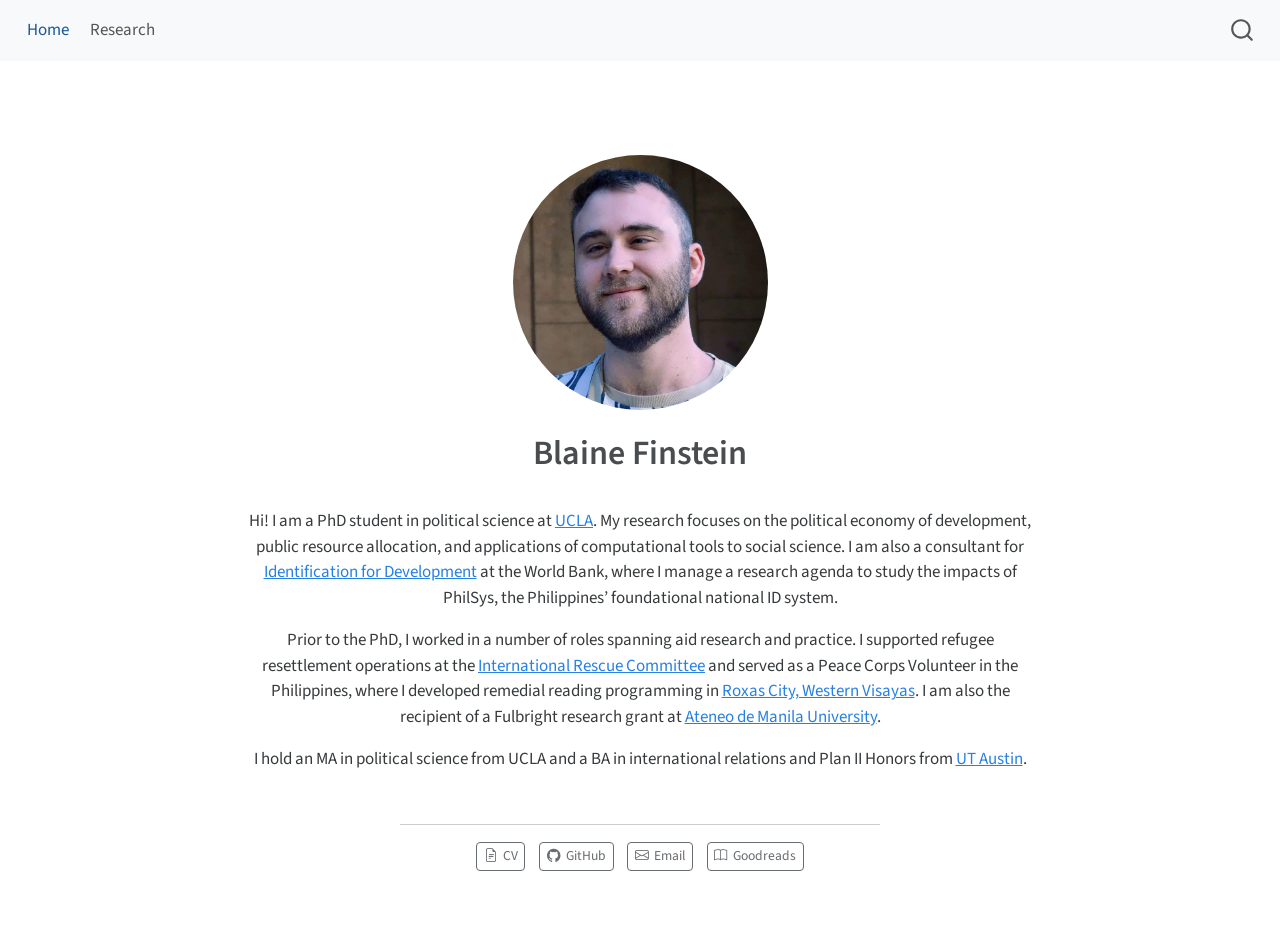
==== docs/index.html @ cb038a45 "updates" ====
<!DOCTYPE html>
<html xmlns="http://www.w3.org/1999/xhtml" lang="en" xml:lang="en"><head>

<meta charset="utf-8">
<meta name="generator" content="quarto-1.3.450">

<meta name="viewport" content="width=device-width, initial-scale=1.0, user-scalable=yes">


<title>Blaine Finstein</title>
<style>
code{white-space: pre-wrap;}
span.smallcaps{font-variant: small-caps;}
div.columns{display: flex; gap: min(4vw, 1.5em);}
div.column{flex: auto; overflow-x: auto;}
div.hanging-indent{margin-left: 1.5em; text-indent: -1.5em;}
ul.task-list{list-style: none;}
ul.task-list li input[type="checkbox"] {
  width: 0.8em;
  margin: 0 0.8em 0.2em -1em; /* quarto-specific, see https://github.com/quarto-dev/quarto-cli/issues/4556 */ 
  vertical-align: middle;
}
</style>


<script src="site_libs/quarto-nav/quarto-nav.js"></script>
<script src="site_libs/quarto-nav/headroom.min.js"></script>
<script src="site_libs/clipboard/clipboard.min.js"></script>
<script src="site_libs/quarto-search/autocomplete.umd.js"></script>
<script src="site_libs/quarto-search/fuse.min.js"></script>
<script src="site_libs/quarto-search/quarto-search.js"></script>
<meta name="quarto:offset" content="./">
<script src="site_libs/quarto-html/quarto.js"></script>
<script src="site_libs/quarto-html/popper.min.js"></script>
<script src="site_libs/quarto-html/tippy.umd.min.js"></script>
<link href="site_libs/quarto-html/tippy.css" rel="stylesheet">
<link href="site_libs/quarto-html/quarto-syntax-highlighting.css" rel="stylesheet" id="quarto-text-highlighting-styles">
<script src="site_libs/bootstrap/bootstrap.min.js"></script>
<link href="site_libs/bootstrap/bootstrap-icons.css" rel="stylesheet">
<link href="site_libs/bootstrap/bootstrap.min.css" rel="stylesheet" id="quarto-bootstrap" data-mode="light">
<script id="quarto-search-options" type="application/json">{
  "location": "navbar",
  "copy-button": false,
  "collapse-after": 3,
  "panel-placement": "end",
  "type": "overlay",
  "limit": 20,
  "language": {
    "search-no-results-text": "No results",
    "search-matching-documents-text": "matching documents",
    "search-copy-link-title": "Copy link to search",
    "search-hide-matches-text": "Hide additional matches",
    "search-more-match-text": "more match in this document",
    "search-more-matches-text": "more matches in this document",
    "search-clear-button-title": "Clear",
    "search-detached-cancel-button-title": "Cancel",
    "search-submit-button-title": "Submit",
    "search-label": "Search"
  }
}</script>
<link rel="stylesheet" href="https://cdnjs.cloudflare.com/ajax/libs/font-awesome/6.5.0/css/all.min.css">


<link rel="stylesheet" href="styles.css">
</head>

<body class="nav-fixed fullcontent">

<div id="quarto-search-results"></div>
  <header id="quarto-header" class="headroom fixed-top">
    <nav class="navbar navbar-expand-lg navbar-dark ">
      <div class="navbar-container container-fluid">
            <div id="quarto-search" class="" title="Search"></div>
          <button class="navbar-toggler" type="button" data-bs-toggle="collapse" data-bs-target="#navbarCollapse" aria-controls="navbarCollapse" aria-expanded="false" aria-label="Toggle navigation" onclick="if (window.quartoToggleHeadroom) { window.quartoToggleHeadroom(); }">
  <span class="navbar-toggler-icon"></span>
</button>
          <div class="collapse navbar-collapse" id="navbarCollapse">
            <ul class="navbar-nav navbar-nav-scroll me-auto">
  <li class="nav-item">
    <a class="nav-link active" href="./index.html" rel="" target="" aria-current="page">
 <span class="menu-text">Home</span></a>
  </li>  
  <li class="nav-item">
    <a class="nav-link" href="./research.html" rel="" target="">
 <span class="menu-text">Research</span></a>
  </li>  
</ul>
            <div class="quarto-navbar-tools ms-auto">
</div>
          </div> <!-- /navcollapse -->
      </div> <!-- /container-fluid -->
    </nav>
</header>
<!-- content -->
<div id="quarto-content" class="quarto-container page-columns page-rows-contents page-layout-article page-navbar">
<!-- sidebar -->
<!-- margin-sidebar -->
    
<!-- main -->
<div class="quarto-about-jolla">
  <img src="files/headshot.jpg" class="about-image
  round " style="height: 15em; width: 15em;">
 <header id="title-block-header" class="quarto-title-block default">
<div class="quarto-title">
<h1 class="title">Blaine Finstein</h1>
</div>
<div class="quarto-title-meta">
  </div>
</header><main class="content" id="quarto-document-content">
<p>Hi! I am a PhD student in political science at <a href="https://polisci.ucla.edu/">UCLA</a>. My research focuses on the political economy of development, public resource allocation, and applications of computational tools to social science. I am also a consultant for <a href="https://id4d.worldbank.org/">Identification for Development</a> at the World Bank, where I manage a research agenda to study the impacts of PhilSys, the Philippines’ foundational national ID system.</p>
<p>Prior to the PhD, I worked in a number of roles spanning aid research and practice. I supported refugee resettlement operations at the <a href="https://www.rescue.org/">International Rescue Committee</a> and served as a Peace Corps Volunteer in the Philippines, where I developed remedial reading programming in <a href="https://maps.app.goo.gl/siLK6S5xnTTvZSXQA">Roxas City, Western Visayas</a>. I am also the recipient of a Fulbright research grant at <a href="https://www.ateneo.edu/">Ateneo de Manila University</a>.</p>
<p>I hold an MA in political science from UCLA and a BA in international relations and Plan II Honors from <a href="https://www.utexas.edu/">UT Austin</a>.</p>


</main> 
  <hr class="about-sep">
   <div class="about-links">
  <a href="https://docs.google.com/document/d/1dUvWGoySmQt98kgaP9dp0ah5avHo8ws9UCWY1DydbdM/edit?usp=sharing" class="about-link" rel="" target="">
    <i class="bi bi-file-earmark-text"></i>
     <span class="about-link-text">CV</span>
  </a>
  <a href="https://github.com/blainefinstein" class="about-link" rel="" target="">
    <i class="bi bi-github"></i>
     <span class="about-link-text">GitHub</span>
  </a>
  <a href="/blainefinstein@ucla.edu" class="about-link" rel="" target="">
    <i class="bi bi-envelope"></i>
     <span class="about-link-text">Email</span>
  </a>
  <a href="https://www.goodreads.com/user/show/5475703-blaine" class="about-link" rel="" target="">
    <i class="bi bi-book"></i>
     <span class="about-link-text">Goodreads</span>
  </a>
</div>
</div>
 <!-- /main -->
<script id="quarto-html-after-body" type="application/javascript">
window.document.addEventListener("DOMContentLoaded", function (event) {
  const toggleBodyColorMode = (bsSheetEl) => {
    const mode = bsSheetEl.getAttribute("data-mode");
    const bodyEl = window.document.querySelector("body");
    if (mode === "dark") {
      bodyEl.classList.add("quarto-dark");
      bodyEl.classList.remove("quarto-light");
    } else {
      bodyEl.classList.add("quarto-light");
      bodyEl.classList.remove("quarto-dark");
    }
  }
  const toggleBodyColorPrimary = () => {
    const bsSheetEl = window.document.querySelector("link#quarto-bootstrap");
    if (bsSheetEl) {
      toggleBodyColorMode(bsSheetEl);
    }
  }
  toggleBodyColorPrimary();  
  const isCodeAnnotation = (el) => {
    for (const clz of el.classList) {
      if (clz.startsWith('code-annotation-')) {                     
        return true;
      }
    }
    return false;
  }
  const clipboard = new window.ClipboardJS('.code-copy-button', {
    text: function(trigger) {
      const codeEl = trigger.previousElementSibling.cloneNode(true);
      for (const childEl of codeEl.children) {
        if (isCodeAnnotation(childEl)) {
          childEl.remove();
        }
      }
      return codeEl.innerText;
    }
  });
  clipboard.on('success', function(e) {
    // button target
    const button = e.trigger;
    // don't keep focus
    button.blur();
    // flash "checked"
    button.classList.add('code-copy-button-checked');
    var currentTitle = button.getAttribute("title");
    button.setAttribute("title", "Copied!");
    let tooltip;
    if (window.bootstrap) {
      button.setAttribute("data-bs-toggle", "tooltip");
      button.setAttribute("data-bs-placement", "left");
      button.setAttribute("data-bs-title", "Copied!");
      tooltip = new bootstrap.Tooltip(button, 
        { trigger: "manual", 
          customClass: "code-copy-button-tooltip",
          offset: [0, -8]});
      tooltip.show();    
    }
    setTimeout(function() {
      if (tooltip) {
        tooltip.hide();
        button.removeAttribute("data-bs-title");
        button.removeAttribute("data-bs-toggle");
        button.removeAttribute("data-bs-placement");
      }
      button.setAttribute("title", currentTitle);
      button.classList.remove('code-copy-button-checked');
    }, 1000);
    // clear code selection
    e.clearSelection();
  });
  function tippyHover(el, contentFn) {
    const config = {
      allowHTML: true,
      content: contentFn,
      maxWidth: 500,
      delay: 100,
      arrow: false,
      appendTo: function(el) {
          return el.parentElement;
      },
      interactive: true,
      interactiveBorder: 10,
      theme: 'quarto',
      placement: 'bottom-start'
    };
    window.tippy(el, config); 
  }
  const noterefs = window.document.querySelectorAll('a[role="doc-noteref"]');
  for (var i=0; i<noterefs.length; i++) {
    const ref = noterefs[i];
    tippyHover(ref, function() {
      // use id or data attribute instead here
      let href = ref.getAttribute('data-footnote-href') || ref.getAttribute('href');
      try { href = new URL(href).hash; } catch {}
      const id = href.replace(/^#\/?/, "");
      const note = window.document.getElementById(id);
      return note.innerHTML;
    });
  }
      let selectedAnnoteEl;
      const selectorForAnnotation = ( cell, annotation) => {
        let cellAttr = 'data-code-cell="' + cell + '"';
        let lineAttr = 'data-code-annotation="' +  annotation + '"';
        const selector = 'span[' + cellAttr + '][' + lineAttr + ']';
        return selector;
      }
      const selectCodeLines = (annoteEl) => {
        const doc = window.document;
        const targetCell = annoteEl.getAttribute("data-target-cell");
        const targetAnnotation = annoteEl.getAttribute("data-target-annotation");
        const annoteSpan = window.document.querySelector(selectorForAnnotation(targetCell, targetAnnotation));
        const lines = annoteSpan.getAttribute("data-code-lines").split(",");
        const lineIds = lines.map((line) => {
          return targetCell + "-" + line;
        })
        let top = null;
        let height = null;
        let parent = null;
        if (lineIds.length > 0) {
            //compute the position of the single el (top and bottom and make a div)
            const el = window.document.getElementById(lineIds[0]);
            top = el.offsetTop;
            height = el.offsetHeight;
            parent = el.parentElement.parentElement;
          if (lineIds.length > 1) {
            const lastEl = window.document.getElementById(lineIds[lineIds.length - 1]);
            const bottom = lastEl.offsetTop + lastEl.offsetHeight;
            height = bottom - top;
          }
          if (top !== null && height !== null && parent !== null) {
            // cook up a div (if necessary) and position it 
            let div = window.document.getElementById("code-annotation-line-highlight");
            if (div === null) {
              div = window.document.createElement("div");
              div.setAttribute("id", "code-annotation-line-highlight");
              div.style.position = 'absolute';
              parent.appendChild(div);
            }
            div.style.top = top - 2 + "px";
            div.style.height = height + 4 + "px";
            let gutterDiv = window.document.getElementById("code-annotation-line-highlight-gutter");
            if (gutterDiv === null) {
              gutterDiv = window.document.createElement("div");
              gutterDiv.setAttribute("id", "code-annotation-line-highlight-gutter");
              gutterDiv.style.position = 'absolute';
              const codeCell = window.document.getElementById(targetCell);
              const gutter = codeCell.querySelector('.code-annotation-gutter');
              gutter.appendChild(gutterDiv);
            }
            gutterDiv.style.top = top - 2 + "px";
            gutterDiv.style.height = height + 4 + "px";
          }
          selectedAnnoteEl = annoteEl;
        }
      };
      const unselectCodeLines = () => {
        const elementsIds = ["code-annotation-line-highlight", "code-annotation-line-highlight-gutter"];
        elementsIds.forEach((elId) => {
          const div = window.document.getElementById(elId);
          if (div) {
            div.remove();
          }
        });
        selectedAnnoteEl = undefined;
      };
      // Attach click handler to the DT
      const annoteDls = window.document.querySelectorAll('dt[data-target-cell]');
      for (const annoteDlNode of annoteDls) {
        annoteDlNode.addEventListener('click', (event) => {
          const clickedEl = event.target;
          if (clickedEl !== selectedAnnoteEl) {
            unselectCodeLines();
            const activeEl = window.document.querySelector('dt[data-target-cell].code-annotation-active');
            if (activeEl) {
              activeEl.classList.remove('code-annotation-active');
            }
            selectCodeLines(clickedEl);
            clickedEl.classList.add('code-annotation-active');
          } else {
            // Unselect the line
            unselectCodeLines();
            clickedEl.classList.remove('code-annotation-active');
          }
        });
      }
  const findCites = (el) => {
    const parentEl = el.parentElement;
    if (parentEl) {
      const cites = parentEl.dataset.cites;
      if (cites) {
        return {
          el,
          cites: cites.split(' ')
        };
      } else {
        return findCites(el.parentElement)
      }
    } else {
      return undefined;
    }
  };
  var bibliorefs = window.document.querySelectorAll('a[role="doc-biblioref"]');
  for (var i=0; i<bibliorefs.length; i++) {
    const ref = bibliorefs[i];
    const citeInfo = findCites(ref);
    if (citeInfo) {
      tippyHover(citeInfo.el, function() {
        var popup = window.document.createElement('div');
        citeInfo.cites.forEach(function(cite) {
          var citeDiv = window.document.createElement('div');
          citeDiv.classList.add('hanging-indent');
          citeDiv.classList.add('csl-entry');
          var biblioDiv = window.document.getElementById('ref-' + cite);
          if (biblioDiv) {
            citeDiv.innerHTML = biblioDiv.innerHTML;
          }
          popup.appendChild(citeDiv);
        });
        return popup.innerHTML;
      });
    }
  }
});
</script>
</div> <!-- /content -->



</body></html>
---- docs/site_libs/quarto-html/tippy.css ----
.tippy-box[data-animation=fade][data-state=hidden]{opacity:0}[data-tippy-root]{max-width:calc(100vw - 10px)}.tippy-box{position:relative;background-color:#333;color:#fff;border-radius:4px;font-size:14px;line-height:1.4;white-space:normal;outline:0;transition-property:transform,visibility,opacity}.tippy-box[data-placement^=top]>.tippy-arrow{bottom:0}.tippy-box[data-placement^=top]>.tippy-arrow:before{bottom:-7px;left:0;border-width:8px 8px 0;border-top-color:initial;transform-origin:center top}.tippy-box[data-placement^=bottom]>.tippy-arrow{top:0}.tippy-box[data-placement^=bottom]>.tippy-arrow:before{top:-7px;left:0;border-width:0 8px 8px;border-bottom-color:initial;transform-origin:center bottom}.tippy-box[data-placement^=left]>.tippy-arrow{right:0}.tippy-box[data-placement^=left]>.tippy-arrow:before{border-width:8px 0 8px 8px;border-left-color:initial;right:-7px;transform-origin:center left}.tippy-box[data-placement^=right]>.tippy-arrow{left:0}.tippy-box[data-placement^=right]>.tippy-arrow:before{left:-7px;border-width:8px 8px 8px 0;border-right-color:initial;transform-origin:center right}.tippy-box[data-inertia][data-state=visible]{transition-timing-function:cubic-bezier(.54,1.5,.38,1.11)}.tippy-arrow{width:16px;height:16px;color:#333}.tippy-arrow:before{content:"";position:absolute;border-color:transparent;border-style:solid}.tippy-content{position:relative;padding:5px 9px;z-index:1}
---- docs/site_libs/quarto-html/quarto-syntax-highlighting.css ----
/* quarto syntax highlight colors */
:root {
  --quarto-hl-ot-color: #003B4F;
  --quarto-hl-at-color: #657422;
  --quarto-hl-ss-color: #20794D;
  --quarto-hl-an-color: #5E5E5E;
  --quarto-hl-fu-color: #4758AB;
  --quarto-hl-st-color: #20794D;
  --quarto-hl-cf-color: #003B4F;
  --quarto-hl-op-color: #5E5E5E;
  --quarto-hl-er-color: #AD0000;
  --quarto-hl-bn-color: #AD0000;
  --quarto-hl-al-color: #AD0000;
  --quarto-hl-va-color: #111111;
  --quarto-hl-bu-color: inherit;
  --quarto-hl-ex-color: inherit;
  --quarto-hl-pp-color: #AD0000;
  --quarto-hl-in-color: #5E5E5E;
  --quarto-hl-vs-color: #20794D;
  --quarto-hl-wa-color: #5E5E5E;
  --quarto-hl-do-color: #5E5E5E;
  --quarto-hl-im-color: #00769E;
  --quarto-hl-ch-color: #20794D;
  --quarto-hl-dt-color: #AD0000;
  --quarto-hl-fl-color: #AD0000;
  --quarto-hl-co-color: #5E5E5E;
  --quarto-hl-cv-color: #5E5E5E;
  --quarto-hl-cn-color: #8f5902;
  --quarto-hl-sc-color: #5E5E5E;
  --quarto-hl-dv-color: #AD0000;
  --quarto-hl-kw-color: #003B4F;
}

/* other quarto variables */
:root {
  --quarto-font-monospace: SFMono-Regular, Menlo, Monaco, Consolas, "Liberation Mono", "Courier New", monospace;
}

pre > code.sourceCode > span {
  color: #003B4F;
}

code span {
  color: #003B4F;
}

code.sourceCode > span {
  color: #003B4F;
}

div.sourceCode,
div.sourceCode pre.sourceCode {
  color: #003B4F;
}

code span.ot {
  color: #003B4F;
  font-style: inherit;
}

code span.at {
  color: #657422;
  font-style: inherit;
}

code span.ss {
  color: #20794D;
  font-style: inherit;
}

code span.an {
  color: #5E5E5E;
  font-style: inherit;
}

code span.fu {
  color: #4758AB;
  font-style: inherit;
}

code span.st {
  color: #20794D;
  font-style: inherit;
}

code span.cf {
  color: #003B4F;
  font-style: inherit;
}

code span.op {
  color: #5E5E5E;
  font-style: inherit;
}

code span.er {
  color: #AD0000;
  font-style: inherit;
}

code span.bn {
  color: #AD0000;
  font-style: inherit;
}

code span.al {
  color: #AD0000;
  font-style: inherit;
}

code span.va {
  color: #111111;
  font-style: inherit;
}

code span.bu {
  font-style: inherit;
}

code span.ex {
  font-style: inherit;
}

code span.pp {
  color: #AD0000;
  font-style: inherit;
}

code span.in {
  color: #5E5E5E;
  font-style: inherit;
}

code span.vs {
  color: #20794D;
  font-style: inherit;
}

code span.wa {
  color: #5E5E5E;
  font-style: italic;
}

code span.do {
  color: #5E5E5E;
  font-style: italic;
}

code span.im {
  color: #00769E;
  font-style: inherit;
}

code span.ch {
  color: #20794D;
  font-style: inherit;
}

code span.dt {
  color: #AD0000;
  font-style: inherit;
}

code span.fl {
  color: #AD0000;
  font-style: inherit;
}

code span.co {
  color: #5E5E5E;
  font-style: inherit;
}

code span.cv {
  color: #5E5E5E;
  font-style: italic;
}

code span.cn {
  color: #8f5902;
  font-style: inherit;
}

code span.sc {
  color: #5E5E5E;
  font-style: inherit;
}

code span.dv {
  color: #AD0000;
  font-style: inherit;
}

code span.kw {
  color: #003B4F;
  font-style: inherit;
}

.prevent-inlining {
  content: "</";
}

/*# sourceMappingURL=debc5d5d77c3f9108843748ff7464032.css.map */
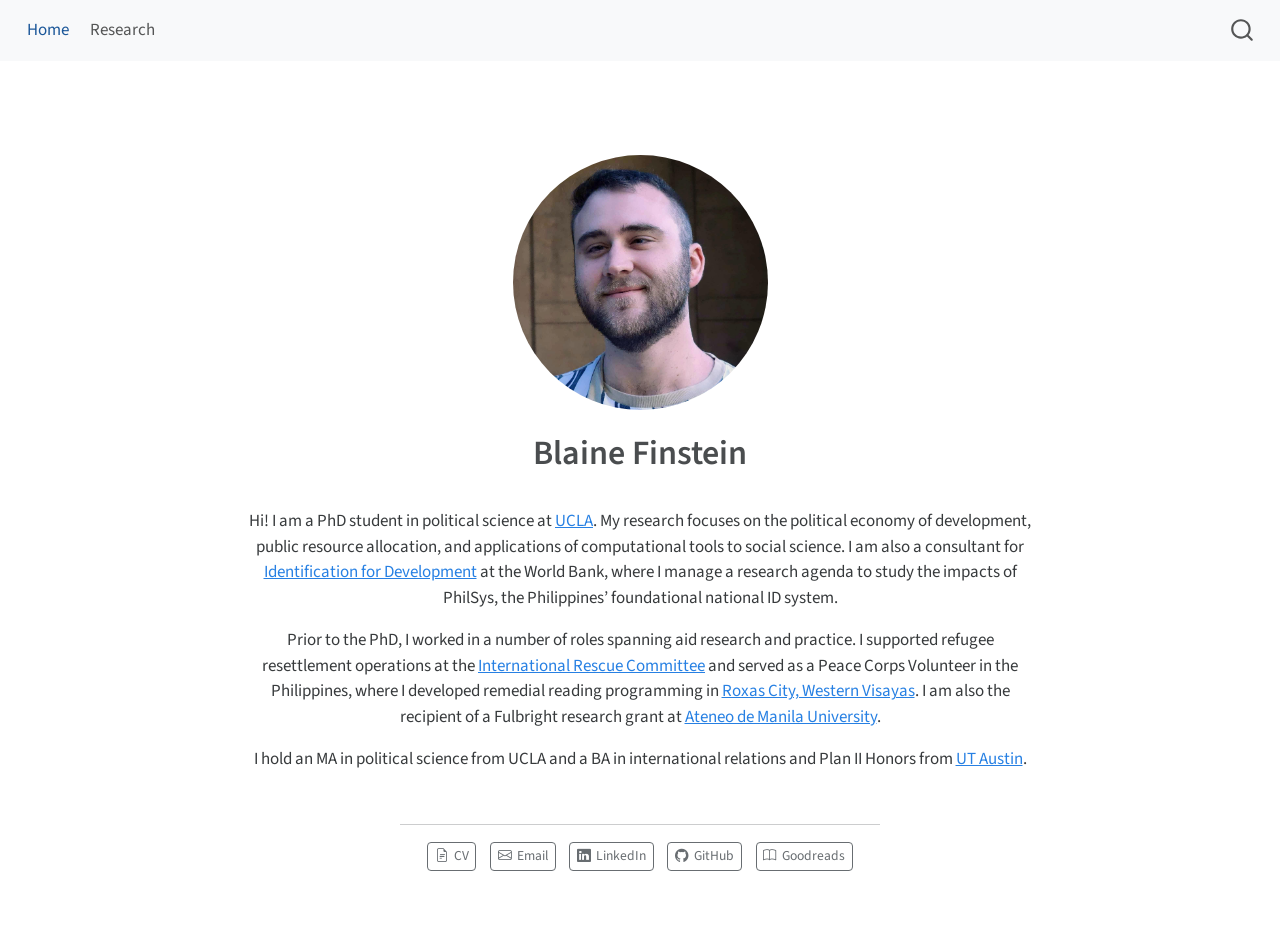
==== commit 5815e965: "updates" ====
--- a/docs/index.html
+++ b/docs/index.html
@@ -119,13 +119,17 @@
     <i class="bi bi-file-earmark-text"></i>
      <span class="about-link-text">CV</span>
   </a>
+  <a href="mailto:blainefinstein@ucla.edu" class="about-link" rel="" target="">
+    <i class="bi bi-envelope"></i>
+     <span class="about-link-text">Email</span>
+  </a>
+  <a href="https://www.linkedin.com/in/blaine-finstein-b11038160/" class="about-link" rel="" target="">
+    <i class="bi bi-linkedin"></i>
+     <span class="about-link-text">LinkedIn</span>
+  </a>
   <a href="https://github.com/blainefinstein" class="about-link" rel="" target="">
     <i class="bi bi-github"></i>
      <span class="about-link-text">GitHub</span>
-  </a>
-  <a href="/blainefinstein@ucla.edu" class="about-link" rel="" target="">
-    <i class="bi bi-envelope"></i>
-     <span class="about-link-text">Email</span>
   </a>
   <a href="https://www.goodreads.com/user/show/5475703-blaine" class="about-link" rel="" target="">
     <i class="bi bi-book"></i>
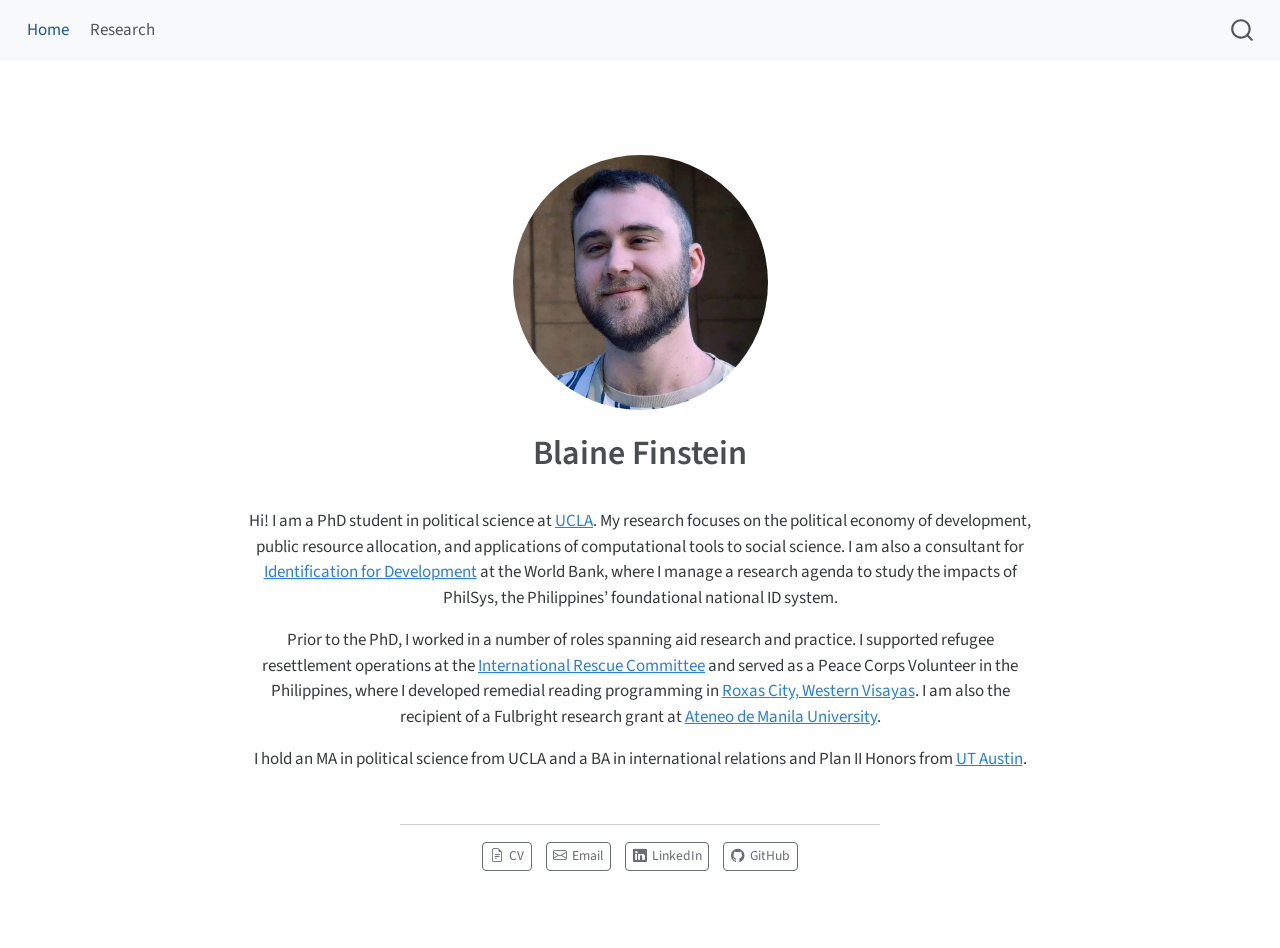
==== commit 746a64f7: "Update site Delete about and Goodreads link" ====
--- a/docs/index.html
+++ b/docs/index.html
@@ -131,10 +131,6 @@
     <i class="bi bi-github"></i>
      <span class="about-link-text">GitHub</span>
   </a>
-  <a href="https://www.goodreads.com/user/show/5475703-blaine" class="about-link" rel="" target="">
-    <i class="bi bi-book"></i>
-     <span class="about-link-text">Goodreads</span>
-  </a>
 </div>
 </div>
  <!-- /main -->
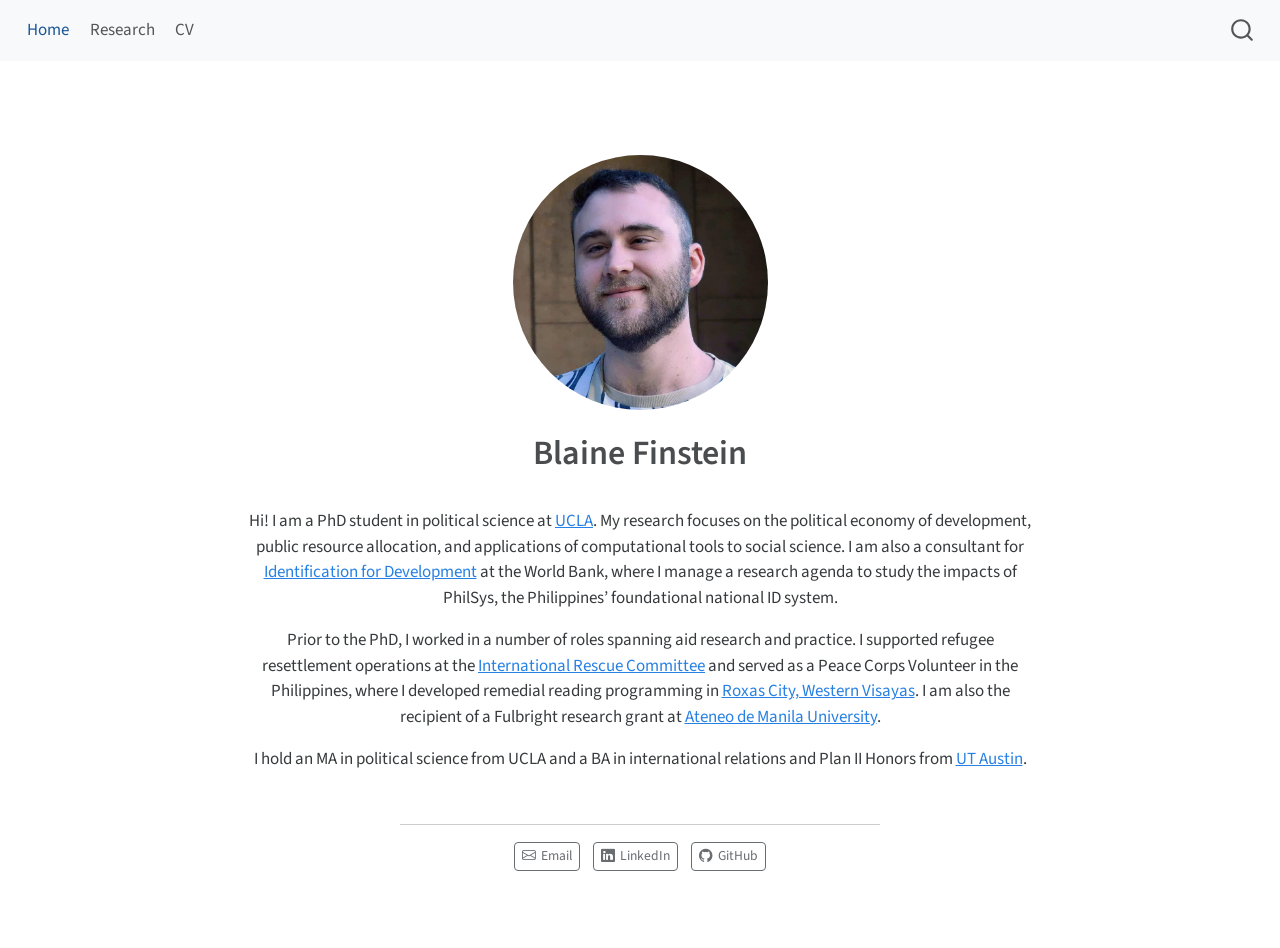
==== commit 9f7c5ec5: "Move CV to top of page" ====
--- a/docs/index.html
+++ b/docs/index.html
@@ -84,6 +84,10 @@
     <a class="nav-link" href="./research.html" rel="" target="">
  <span class="menu-text">Research</span></a>
   </li>  
+  <li class="nav-item">
+    <a class="nav-link" href="./files/CV_Finstein_Oct_2026.pdf" rel="" target="">
+ <span class="menu-text">CV</span></a>
+  </li>
 </ul>
             <div class="quarto-navbar-tools ms-auto">
 </div>
@@ -115,10 +119,6 @@
 </main> 
   <hr class="about-sep">
    <div class="about-links">
-  <a href="https://docs.google.com/document/d/1dUvWGoySmQt98kgaP9dp0ah5avHo8ws9UCWY1DydbdM/edit?usp=sharing" class="about-link" rel="" target="">
-    <i class="bi bi-file-earmark-text"></i>
-     <span class="about-link-text">CV</span>
-  </a>
   <a href="mailto:blainefinstein@ucla.edu" class="about-link" rel="" target="">
     <i class="bi bi-envelope"></i>
      <span class="about-link-text">Email</span>
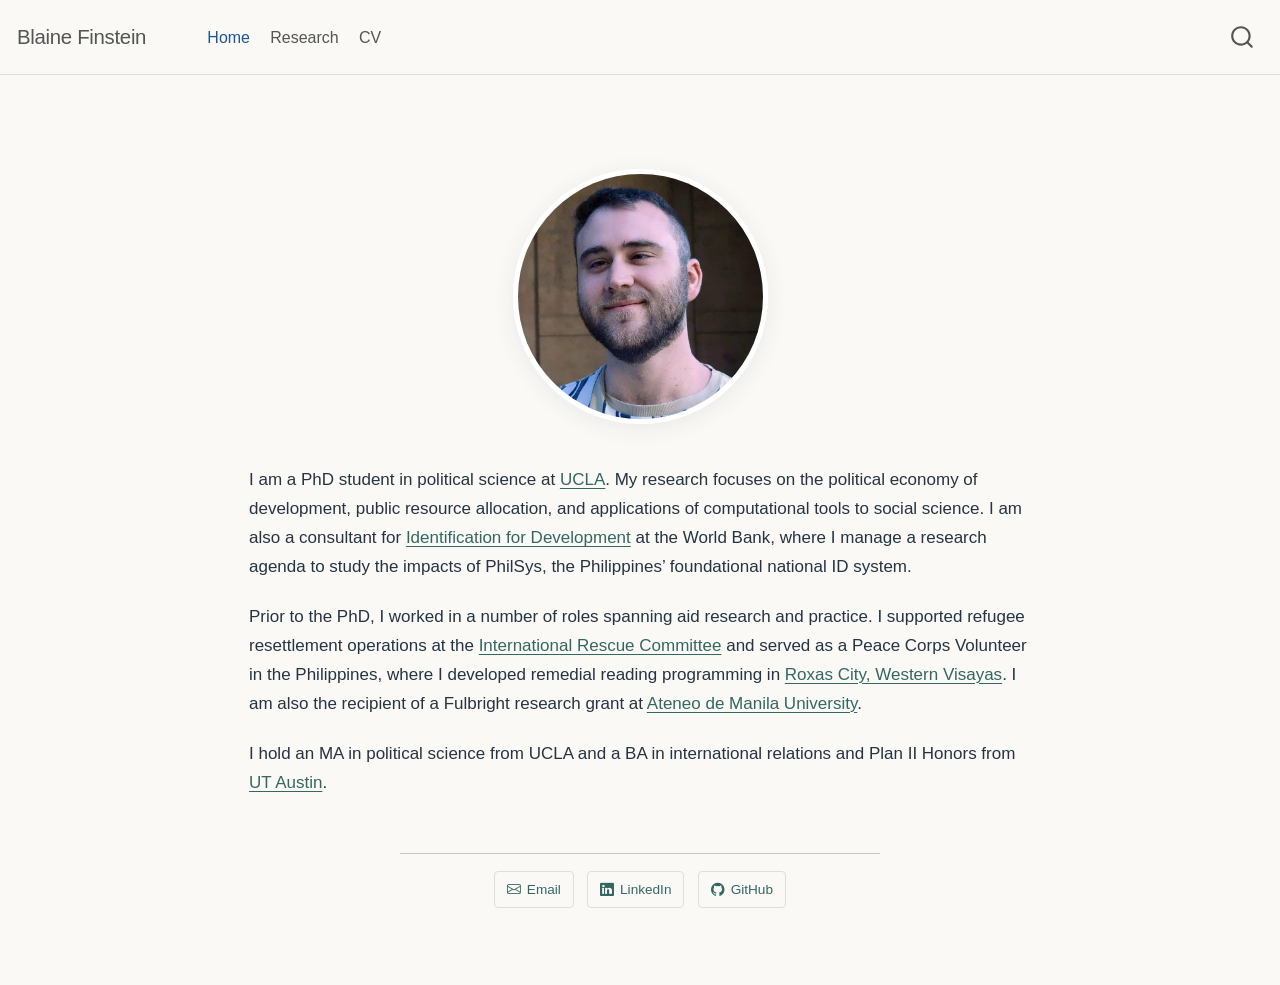
==== commit 0a592b01: "Update css" ====
--- a/docs/index.html
+++ b/docs/index.html
@@ -70,6 +70,11 @@
   <header id="quarto-header" class="headroom fixed-top">
     <nav class="navbar navbar-expand-lg navbar-dark ">
       <div class="navbar-container container-fluid">
+      <div class="navbar-brand-container">
+    <a class="navbar-brand" href="./index.html">
+    <span class="navbar-title">Blaine Finstein</span>
+    </a>
+  </div>
             <div id="quarto-search" class="" title="Search"></div>
           <button class="navbar-toggler" type="button" data-bs-toggle="collapse" data-bs-target="#navbarCollapse" aria-controls="navbarCollapse" aria-expanded="false" aria-label="Toggle navigation" onclick="if (window.quartoToggleHeadroom) { window.quartoToggleHeadroom(); }">
   <span class="navbar-toggler-icon"></span>
@@ -111,7 +116,7 @@
 <div class="quarto-title-meta">
   </div>
 </header><main class="content" id="quarto-document-content">
-<p>Hi! I am a PhD student in political science at <a href="https://polisci.ucla.edu/">UCLA</a>. My research focuses on the political economy of development, public resource allocation, and applications of computational tools to social science. I am also a consultant for <a href="https://id4d.worldbank.org/">Identification for Development</a> at the World Bank, where I manage a research agenda to study the impacts of PhilSys, the Philippines’ foundational national ID system.</p>
+<p>I am a PhD student in political science at <a href="https://polisci.ucla.edu/">UCLA</a>. My research focuses on the political economy of development, public resource allocation, and applications of computational tools to social science. I am also a consultant for <a href="https://id4d.worldbank.org/">Identification for Development</a> at the World Bank, where I manage a research agenda to study the impacts of PhilSys, the Philippines’ foundational national ID system.</p>
 <p>Prior to the PhD, I worked in a number of roles spanning aid research and practice. I supported refugee resettlement operations at the <a href="https://www.rescue.org/">International Rescue Committee</a> and served as a Peace Corps Volunteer in the Philippines, where I developed remedial reading programming in <a href="https://maps.app.goo.gl/siLK6S5xnTTvZSXQA">Roxas City, Western Visayas</a>. I am also the recipient of a Fulbright research grant at <a href="https://www.ateneo.edu/">Ateneo de Manila University</a>.</p>
 <p>I hold an MA in political science from UCLA and a BA in international relations and Plan II Honors from <a href="https://www.utexas.edu/">UT Austin</a>.</p>
 
--- a/docs/styles.css
+++ b/docs/styles.css
@@ -0,0 +1,97 @@
+/* A restrained academic palette, shared across the site. */
+:root {
+  --site-ink: #263442;
+  --site-accent: #356762;
+  --site-paper: #faf9f6;
+  --site-border: #dedfd9;
+}
+
+body {
+  background: var(--site-paper);
+  color: var(--site-ink);
+  font-family: -apple-system, BlinkMacSystemFont, "Segoe UI", sans-serif;
+  line-height: 1.7;
+}
+
+a {
+  color: var(--site-accent);
+  text-decoration-thickness: 1px;
+  text-underline-offset: 3px;
+}
+
+a:hover { color: #214d49; }
+
+a:focus-visible, button:focus-visible, summary:focus-visible {
+  outline: 2px solid var(--site-accent);
+  outline-offset: 4px;
+}
+
+.navbar {
+  background: var(--site-paper);
+  border-bottom: 1px solid var(--site-border);
+  padding-block: 0.85rem;
+}
+
+h1, h2, h3 {
+  font-family: Georgia, "Times New Roman", serif;
+  color: var(--site-ink);
+}
+
+.navbar-brand {
+  font-family: -apple-system, BlinkMacSystemFont, "Segoe UI", sans-serif;
+  color: var(--site-ink);
+  font-size: 1.2rem;
+  font-weight: 500;
+  letter-spacing: -0.015em;
+  margin-right: 2rem;
+}
+
+.navbar .nav-link { font-size: 0.94rem; }
+.navbar .nav-link.active { color: var(--site-accent); }
+
+h1, h2, h3 { line-height: 1.3; }
+h2 { border-bottom-color: var(--site-border); }
+h3 { font-size: 1.45rem; }
+
+/* Keep the homepage title in metadata and search, but show the name only in the navbar. */
+.quarto-about-jolla #title-block-header { display: none; }
+
+.quarto-about-jolla .about-image {
+  border: 5px solid #fff;
+  box-shadow: 0 4px 22px rgb(38 52 66 / 8%);
+}
+
+.quarto-about-jolla main.content {
+  max-width: 46rem;
+  margin-inline: auto;
+  text-align: left;
+}
+
+.quarto-about-jolla main.content p { margin-bottom: 1.25rem; }
+
+div.quarto-about-jolla .about-sep { border-color: var(--site-border); }
+
+div.quarto-about-jolla .about-link {
+  color: var(--site-accent);
+  border-color: var(--site-border);
+  border-radius: 4px;
+  padding: 0.35rem 0.7rem;
+  background: transparent;
+}
+
+div.quarto-about-jolla .about-link:hover {
+  background: #edf1ed;
+  border-color: var(--site-accent);
+}
+
+details summary {
+  color: var(--site-accent);
+  cursor: pointer;
+}
+
+#TOC .nav-link.active { color: var(--site-accent); }
+
+@media (max-width: 767px) {
+  .navbar-brand { margin-right: 0.75rem; }
+  .quarto-about-jolla main.content { padding-inline: 0.25rem; }
+}
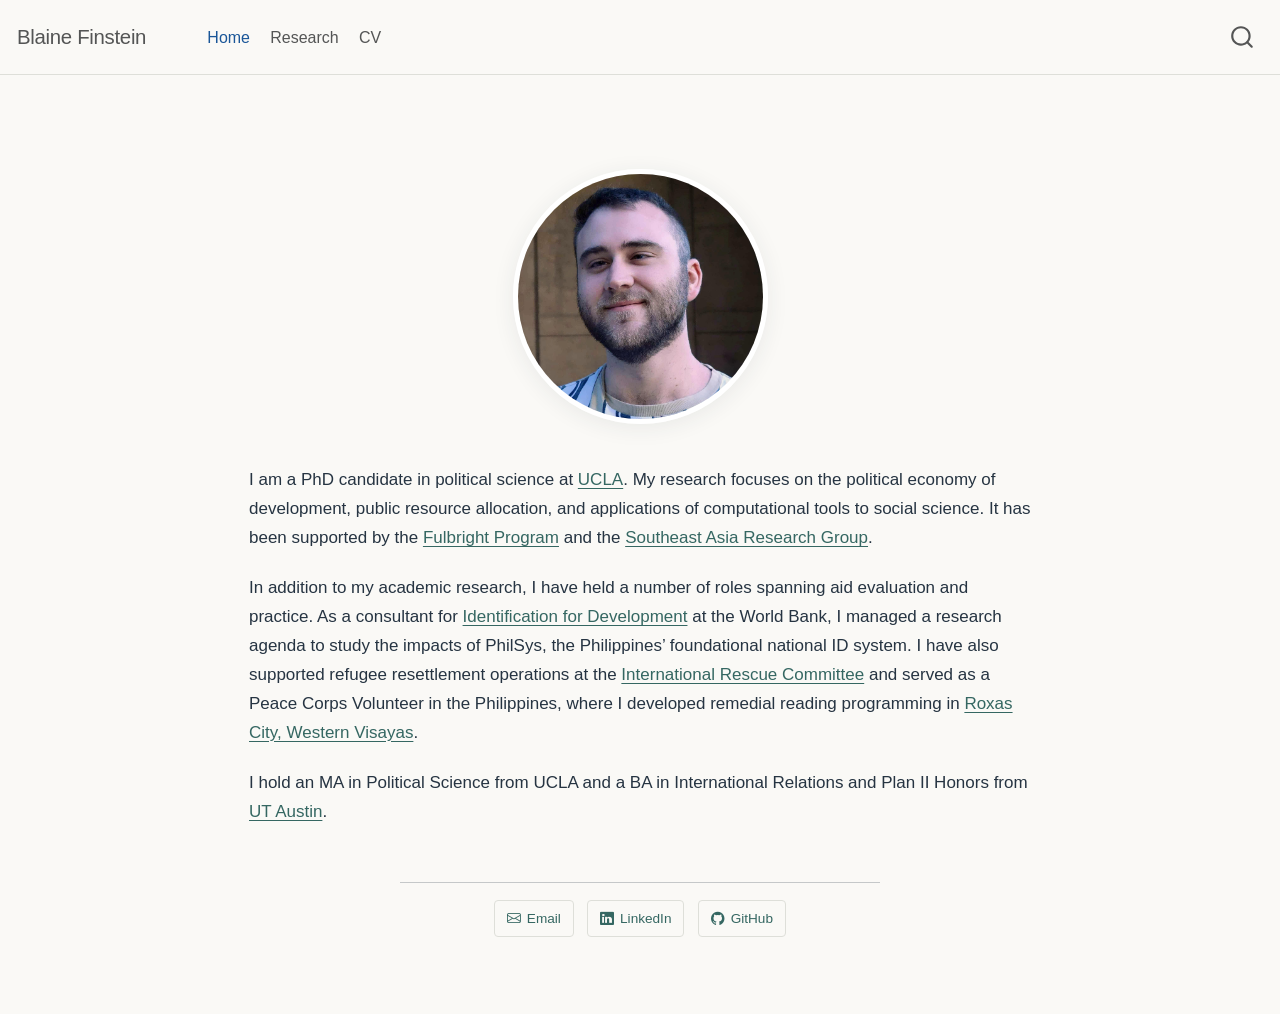
==== commit 12c3f78e: "Render updated bio" ====
--- a/docs/index.html
+++ b/docs/index.html
@@ -92,7 +92,7 @@
   <li class="nav-item">
     <a class="nav-link" href="./files/CV_Finstein_Oct_2026.pdf" rel="" target="">
  <span class="menu-text">CV</span></a>
-  </li>
+  </li>  
 </ul>
             <div class="quarto-navbar-tools ms-auto">
 </div>
@@ -116,9 +116,9 @@
 <div class="quarto-title-meta">
   </div>
 </header><main class="content" id="quarto-document-content">
-<p>I am a PhD student in political science at <a href="https://polisci.ucla.edu/">UCLA</a>. My research focuses on the political economy of development, public resource allocation, and applications of computational tools to social science. I am also a consultant for <a href="https://id4d.worldbank.org/">Identification for Development</a> at the World Bank, where I manage a research agenda to study the impacts of PhilSys, the Philippines’ foundational national ID system.</p>
-<p>Prior to the PhD, I worked in a number of roles spanning aid research and practice. I supported refugee resettlement operations at the <a href="https://www.rescue.org/">International Rescue Committee</a> and served as a Peace Corps Volunteer in the Philippines, where I developed remedial reading programming in <a href="https://maps.app.goo.gl/siLK6S5xnTTvZSXQA">Roxas City, Western Visayas</a>. I am also the recipient of a Fulbright research grant at <a href="https://www.ateneo.edu/">Ateneo de Manila University</a>.</p>
-<p>I hold an MA in political science from UCLA and a BA in international relations and Plan II Honors from <a href="https://www.utexas.edu/">UT Austin</a>.</p>
+<p>I am a PhD candidate in political science at <a href="https://polisci.ucla.edu/">UCLA</a>. My research focuses on the political economy of development, public resource allocation, and applications of computational tools to social science. It has been supported by the <a href="https://us.fulbrightonline.org/">Fulbright Program</a> and the <a href="https://dcid.sanford.duke.edu/seareg/">Southeast Asia Research Group</a>.</p>
+<p>In addition to my academic research, I have held a number of roles spanning aid evaluation and practice. As a consultant for <a href="https://id4d.worldbank.org/">Identification for Development</a> at the World Bank, I managed a research agenda to study the impacts of PhilSys, the Philippines’ foundational national ID system. I have also supported refugee resettlement operations at the <a href="https://www.rescue.org/">International Rescue Committee</a> and served as a Peace Corps Volunteer in the Philippines, where I developed remedial reading programming in <a href="https://maps.app.goo.gl/siLK6S5xnTTvZSXQA">Roxas City, Western Visayas</a>.</p>
+<p>I hold an MA in Political Science from UCLA and a BA in International Relations and Plan II Honors from <a href="https://www.utexas.edu/">UT Austin</a>.</p>
 
 
 </main> 
--- a/docs/styles.css
+++ b/docs/styles.css
@@ -1,5 +1,6 @@
 /* A restrained academic palette, shared across the site. */
 :root {
+  --site-font: -apple-system, BlinkMacSystemFont, "Segoe UI", sans-serif;
   --site-ink: #263442;
   --site-accent: #356762;
   --site-paper: #faf9f6;
@@ -9,7 +10,7 @@
 body {
   background: var(--site-paper);
   color: var(--site-ink);
-  font-family: -apple-system, BlinkMacSystemFont, "Segoe UI", sans-serif;
+  font-family: var(--site-font);
   line-height: 1.7;
 }
 
@@ -32,13 +33,13 @@
   padding-block: 0.85rem;
 }
 
-h1, h2, h3 {
-  font-family: Georgia, "Times New Roman", serif;
+h1, h2, h3, h4, h5, h6 {
+  font-family: var(--site-font);
   color: var(--site-ink);
 }
 
 .navbar-brand {
-  font-family: -apple-system, BlinkMacSystemFont, "Segoe UI", sans-serif;
+  font-family: var(--site-font);
   color: var(--site-ink);
   font-size: 1.2rem;
   font-weight: 500;
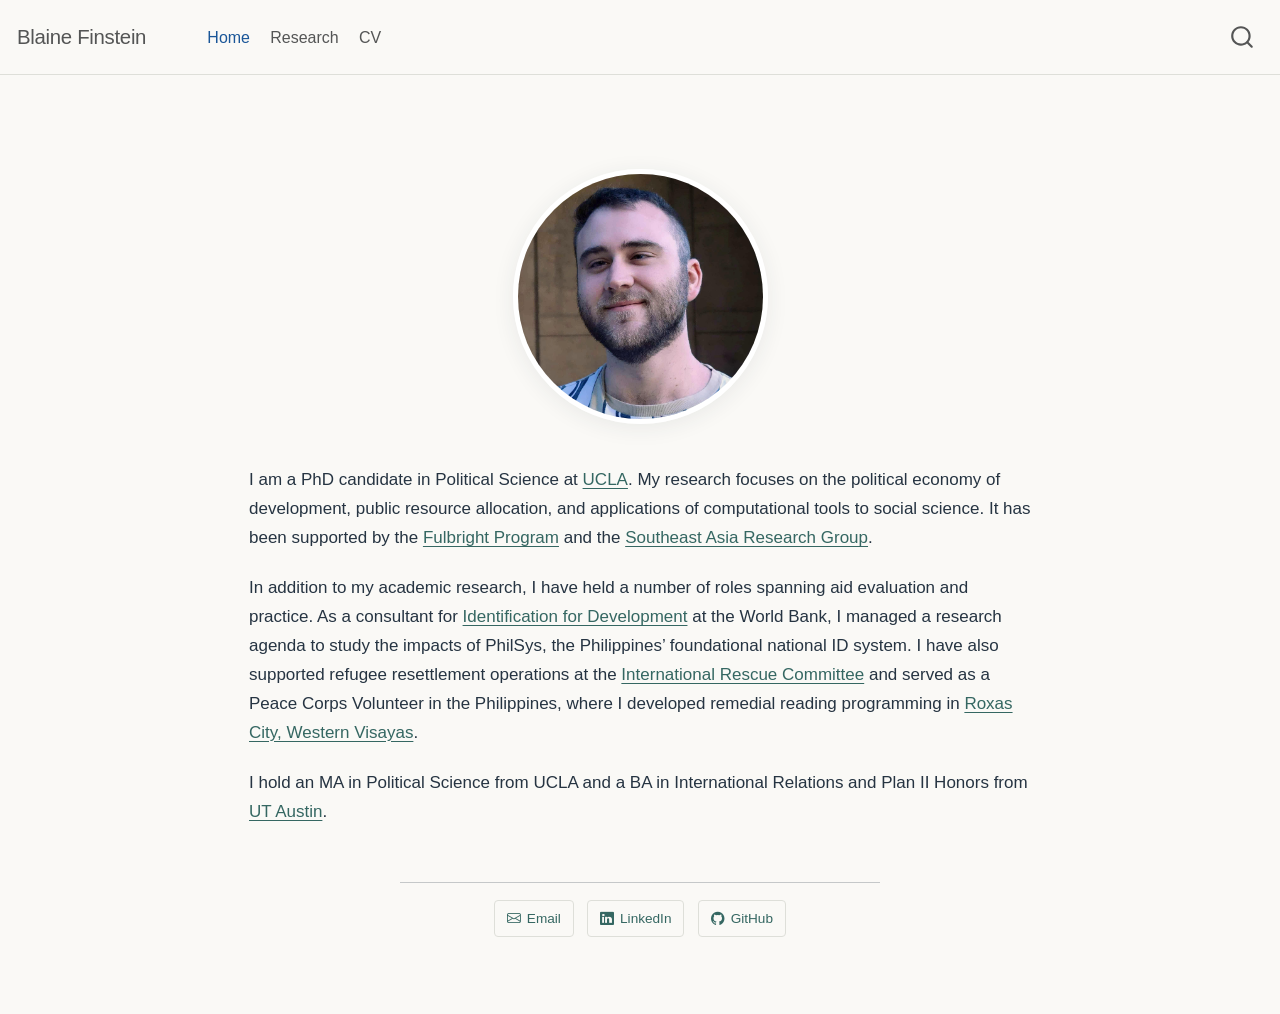
==== commit d90fcd62: "Update bio" ====
--- a/docs/index.html
+++ b/docs/index.html
@@ -116,7 +116,7 @@
 <div class="quarto-title-meta">
   </div>
 </header><main class="content" id="quarto-document-content">
-<p>I am a PhD candidate in political science at <a href="https://polisci.ucla.edu/">UCLA</a>. My research focuses on the political economy of development, public resource allocation, and applications of computational tools to social science. It has been supported by the <a href="https://us.fulbrightonline.org/">Fulbright Program</a> and the <a href="https://dcid.sanford.duke.edu/seareg/">Southeast Asia Research Group</a>.</p>
+<p>I am a PhD candidate in Political Science at <a href="https://polisci.ucla.edu/">UCLA</a>. My research focuses on the political economy of development, public resource allocation, and applications of computational tools to social science. It has been supported by the <a href="https://us.fulbrightonline.org/">Fulbright Program</a> and the <a href="https://dcid.sanford.duke.edu/seareg/">Southeast Asia Research Group</a>.</p>
 <p>In addition to my academic research, I have held a number of roles spanning aid evaluation and practice. As a consultant for <a href="https://id4d.worldbank.org/">Identification for Development</a> at the World Bank, I managed a research agenda to study the impacts of PhilSys, the Philippines’ foundational national ID system. I have also supported refugee resettlement operations at the <a href="https://www.rescue.org/">International Rescue Committee</a> and served as a Peace Corps Volunteer in the Philippines, where I developed remedial reading programming in <a href="https://maps.app.goo.gl/siLK6S5xnTTvZSXQA">Roxas City, Western Visayas</a>.</p>
 <p>I hold an MA in Political Science from UCLA and a BA in International Relations and Plan II Honors from <a href="https://www.utexas.edu/">UT Austin</a>.</p>
 
